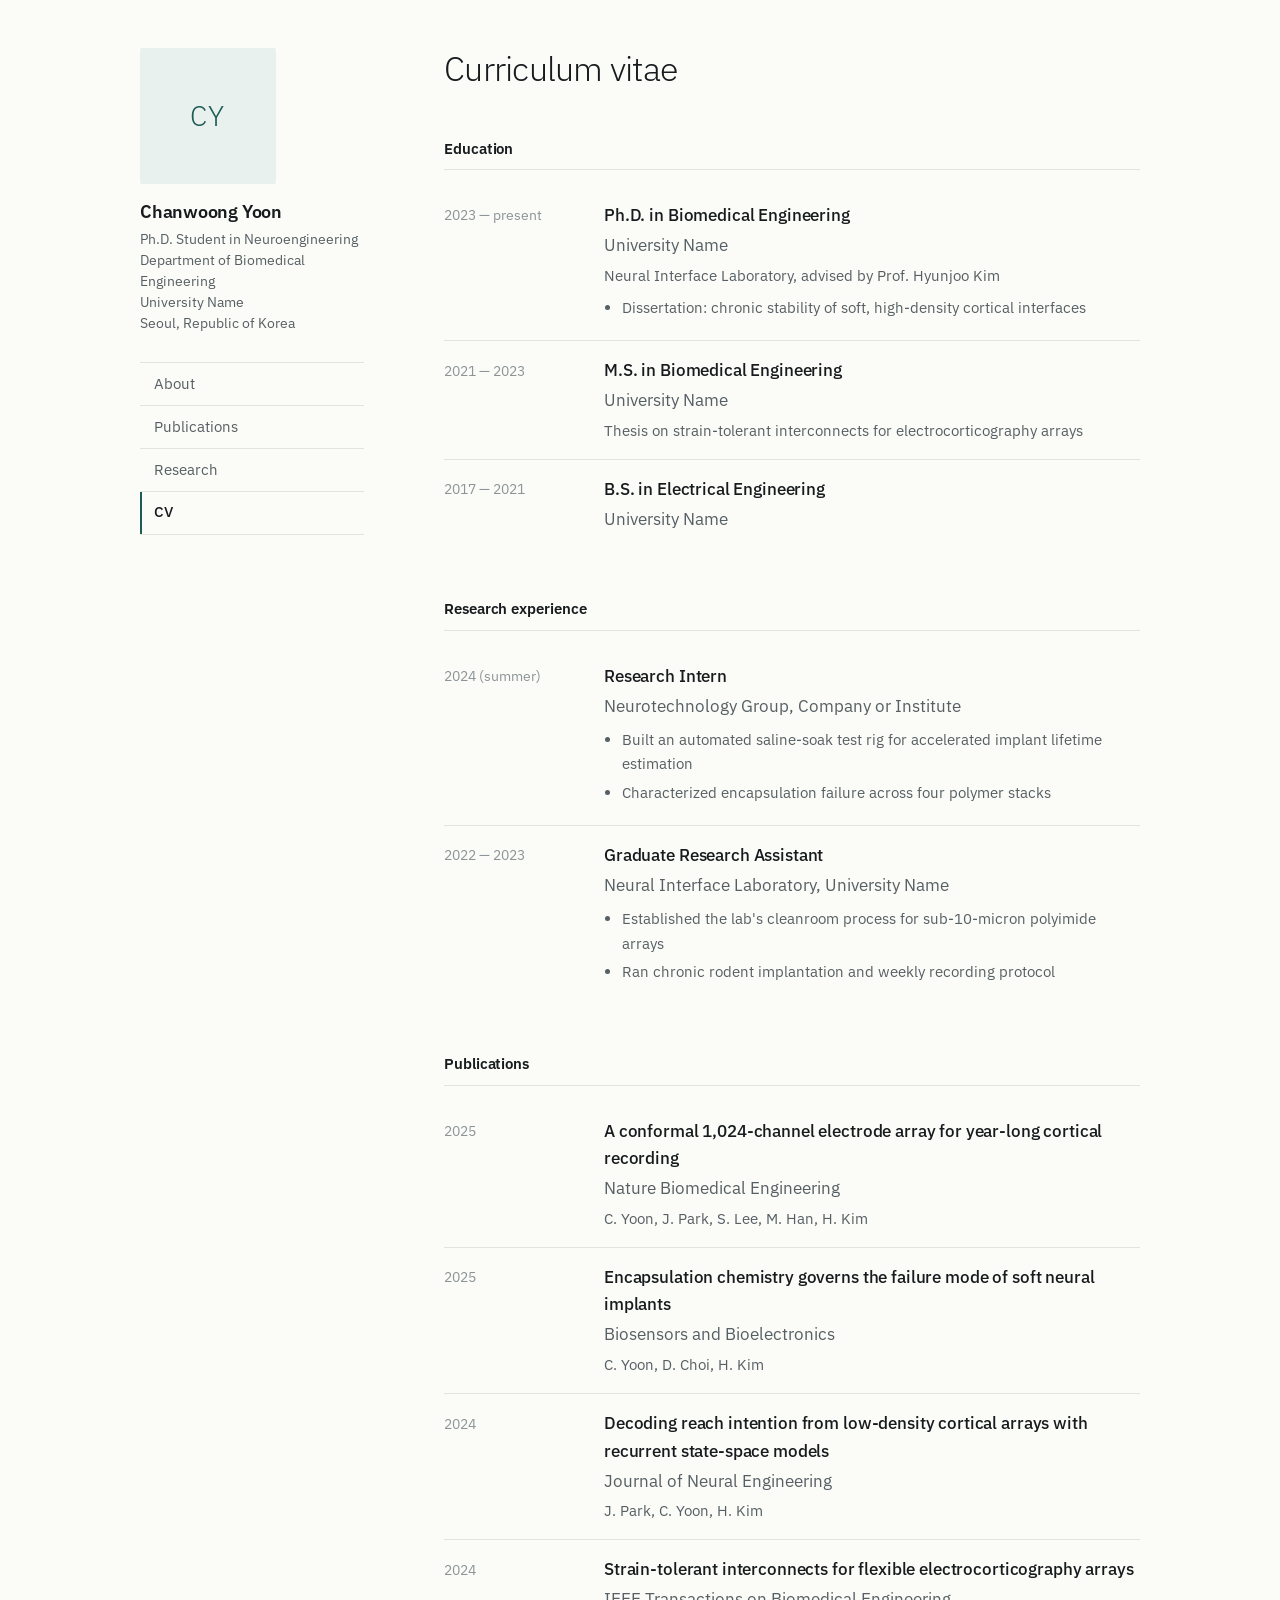
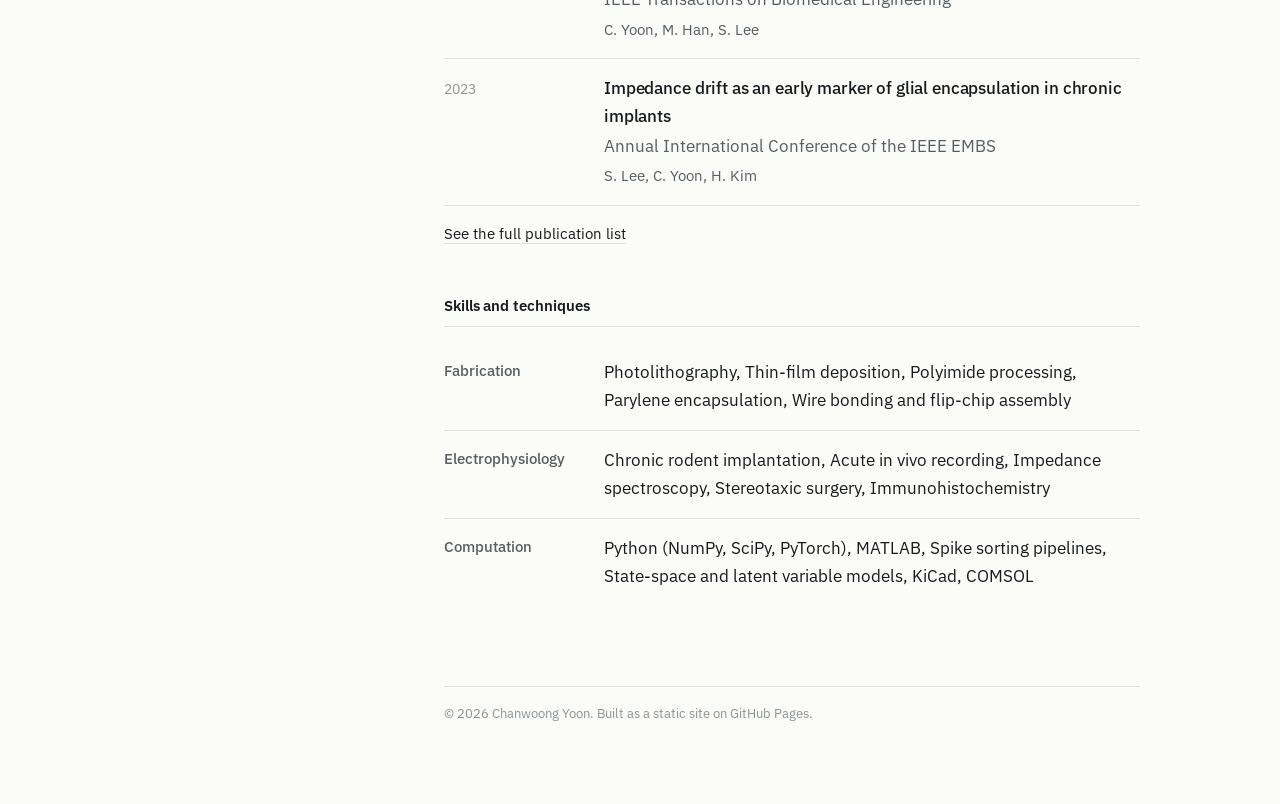
==== cv.html @ 0657a68b "first update, need to modify details" ====
<!DOCTYPE html>
<html lang="en">
<head>
<meta charset="utf-8">
<meta name="viewport" content="width=device-width, initial-scale=1">
<title>CV — Chanwoong Yoon</title>
<meta name="description" content="Curriculum vitae of Chanwoong Yoon: education, research experience, publications, and technical skills.">
<link rel="preconnect" href="https://fonts.googleapis.com">
<link rel="preconnect" href="https://fonts.gstatic.com" crossorigin>
<link href="https://fonts.googleapis.com/css2?family=IBM+Plex+Sans:ital,wght@0,300;0,400;0,500;0,600;1,400&display=swap" rel="stylesheet">
<link rel="stylesheet" href="assets/css/style.css">
</head>
<body data-page="cv.html">

<a class="skip" href="#main">Skip to content</a>

<div class="shell">
  <aside class="rail" id="rail"></aside>

  <main class="main" id="main">
    <h1 class="page-title">Curriculum vitae</h1>
    <p class="cv-actions" id="cv-actions"></p>

    <section class="section">
      <h2>Education</h2>
      <div id="cv-education"></div>
    </section>

    <section class="section">
      <h2>Research experience</h2>
      <div id="cv-experience"></div>
    </section>

    <section class="section">
      <h2>Publications</h2>
      <div id="cv-publications"></div>
    </section>

    <section class="section">
      <h2>Skills and techniques</h2>
      <div id="cv-skills"></div>
    </section>

    <footer class="foot" id="foot"></footer>
  </main>
</div>

<script src="data/profile.js"></script>
<script src="data/publications.js"></script>
<script src="data/cv.js"></script>
<script src="assets/js/site.js"></script>
</body>
</html>
---- assets/css/style.css ----
/* ==================================================================
   Chanwoong Yoon — personal site
   Single typeface (IBM Plex Sans), off-white paper, one deep teal
   accent. Left rail for identity and navigation; narrow measure for
   reading. All spacing derives from the --step scale below.
   ================================================================== */

:root {
  --paper:        #FBFBF8;
  --paper-sunk:   #F3F4EF;
  --ink:          #171B1D;
  --ink-soft:     #565F63;
  --ink-faint:    #8C9497;
  --rule:         #E3E4DD;
  --signal:       #1D5B54;
  --signal-tint:  #E9F1EF;

  --measure: 63ch;

  --step-1: 0.5rem;
  --step-2: 1rem;
  --step-3: 1.75rem;
  --step-4: 3rem;
  --step-5: 5rem;

  --sans: "IBM Plex Sans", ui-sans-serif, system-ui, -apple-system,
          "Segoe UI", "Apple SD Gothic Neo", "Noto Sans KR", sans-serif;
}

*, *::before, *::after { box-sizing: border-box; }

html { -webkit-text-size-adjust: 100%; }

body {
  margin: 0;
  background: var(--paper);
  color: var(--ink);
  font-family: var(--sans);
  font-size: 1.0625rem;
  line-height: 1.62;
  font-weight: 400;
  -webkit-font-smoothing: antialiased;
  font-feature-settings: "kern" 1;
}

p { margin: 0 0 var(--step-2); max-width: var(--measure); }
p:last-child { margin-bottom: 0; }

a {
  color: inherit;
  text-decoration: none;
  border-bottom: 1px solid var(--rule);
  transition: border-color .15s ease, color .15s ease;
}
a:hover { color: var(--signal); border-bottom-color: var(--signal); }
a:focus-visible {
  outline: 2px solid var(--signal);
  outline-offset: 3px;
  border-radius: 2px;
}

img { max-width: 100%; display: block; }

/* ---------- skip link ---------------------------------------- */

.skip {
  position: absolute;
  left: -9999px;
  top: var(--step-2);
  background: var(--ink);
  color: var(--paper);
  padding: .5rem .9rem;
  border: 0;
  border-radius: 3px;
  z-index: 10;
}
.skip:focus { left: var(--step-2); }

/* ---------- shell -------------------------------------------- */

.shell {
  display: grid;
  grid-template-columns: 14rem minmax(0, 1fr);
  gap: var(--step-5);
  max-width: 66rem;
  margin: 0 auto;
  padding: var(--step-4) var(--step-3) var(--step-5);
}

.rail {
  position: sticky;
  top: var(--step-4);
  align-self: start;
}

.main { min-width: 0; }

/* ---------- identity ----------------------------------------- */

.portrait-frame {
  position: relative;
  width: 8.5rem;
  height: 8.5rem;
  margin-bottom: var(--step-2);
  background: var(--signal-tint);
  border-radius: 2px;
  overflow: hidden;
  display: grid;
  place-items: center;
}
.portrait-frame span {
  font-size: 1.75rem;
  font-weight: 300;
  letter-spacing: .06em;
  color: var(--signal);
}
.portrait-frame img {
  position: absolute;
  inset: 0;
  width: 100%;
  height: 100%;
  object-fit: cover;
}

.rail-name {
  font-size: 1.125rem;
  font-weight: 600;
  letter-spacing: -0.012em;
  line-height: 1.3;
  margin: 0 0 .35rem;
}

.rail-meta {
  font-size: .875rem;
  line-height: 1.5;
  color: var(--ink-soft);
  margin: 0;
}
.rail-meta span { display: block; }

/* ---------- navigation --------------------------------------- */

.nav {
  margin: var(--step-3) 0 var(--step-3);
  border-top: 1px solid var(--rule);
}
.nav ul { list-style: none; margin: 0; padding: 0; }
.nav li { border-bottom: 1px solid var(--rule); }
.nav a {
  display: block;
  padding: .55rem 0 .55rem .75rem;
  border: 0;
  border-left: 2px solid transparent;
  font-size: .9375rem;
  color: var(--ink-soft);
}
.nav a:hover { color: var(--signal); }
.nav a[aria-current="page"] {
  color: var(--ink);
  font-weight: 500;
  border-left-color: var(--signal);
}

.rail-links {
  list-style: none;
  margin: 0;
  padding: 0;
  font-size: .875rem;
}
.rail-links li { margin-bottom: .35rem; }
.rail-links a { border-bottom-color: transparent; color: var(--ink-soft); }
.rail-links a:hover { border-bottom-color: var(--signal); }

/* ---------- hero --------------------------------------------- */

.hero { margin-bottom: var(--step-4); }

.hero h1 {
  font-size: clamp(1.85rem, 4vw, 2.75rem);
  font-weight: 300;
  line-height: 1.16;
  letter-spacing: -0.025em;
  margin: 0;
  max-width: 22ch;
}

.trace {
  width: 100%;
  height: 72px;
  margin: var(--step-3) 0 0;
  display: block;
  overflow: visible;
}
.trace path {
  fill: none;
  stroke: var(--signal);
  stroke-width: 1.4;
  stroke-linecap: round;
  stroke-linejoin: round;
  opacity: .85;
}
@media (prefers-reduced-motion: no-preference) {
  .trace path {
    stroke-dasharray: 2400;
    stroke-dashoffset: 2400;
    animation: trace-in 2.4s cubic-bezier(.22,.61,.36,1) .2s forwards;
  }
}
@keyframes trace-in { to { stroke-dashoffset: 0; } }

/* ---------- sections ----------------------------------------- */

.section { margin-top: var(--step-4); }
.section:first-child { margin-top: 0; }

.section > h2 {
  font-size: .9375rem;
  font-weight: 600;
  letter-spacing: -0.005em;
  margin: 0 0 var(--step-2);
  padding-bottom: .5rem;
  border-bottom: 1px solid var(--rule);
}

.page-title {
  font-size: clamp(1.6rem, 3.2vw, 2.125rem);
  font-weight: 300;
  letter-spacing: -0.022em;
  line-height: 1.2;
  margin: 0 0 var(--step-2);
}

.page-lede {
  color: var(--ink-soft);
  max-width: var(--measure);
  margin: 0 0 var(--step-4);
}

/* ---------- plain lists -------------------------------------- */

.plain-list { list-style: none; margin: 0; padding: 0; max-width: var(--measure); }
.plain-list li {
  padding: .4rem 0 .4rem .95rem;
  position: relative;
  color: var(--ink-soft);
}
.plain-list li::before {
  content: "";
  position: absolute;
  left: 0;
  top: 1.05em;
  width: .35rem;
  height: 1px;
  background: var(--signal);
}

/* ---------- publications ------------------------------------- */

.pub-year {
  font-size: .875rem;
  font-weight: 500;
  color: var(--ink-faint);
  font-variant-numeric: tabular-nums;
  margin: var(--step-3) 0 0;
  padding-bottom: .4rem;
  border-bottom: 1px solid var(--rule);
}
.pub-year:first-of-type { margin-top: 0; }

.pub {
  padding: var(--step-2) 0;
  border-bottom: 1px solid var(--rule);
}
.pub-title {
  font-size: 1.0625rem;
  font-weight: 500;
  line-height: 1.4;
  letter-spacing: -0.008em;
  margin: 0 0 .3rem;
  max-width: var(--measure);
}
.pub-authors {
  font-size: .9375rem;
  color: var(--ink-soft);
  margin: 0 0 .2rem;
  max-width: var(--measure);
}
.pub-authors .me { font-weight: 600; color: var(--ink); }
.pub-venue {
  font-size: .9375rem;
  color: var(--ink-soft);
  margin: 0;
  max-width: var(--measure);
}
.pub-venue em { font-style: italic; }
.pub-note {
  color: var(--signal);
  font-size: .875rem;
}
.pub-links {
  display: flex;
  flex-wrap: wrap;
  gap: 1rem;
  margin-top: .6rem;
}
.pub-links a {
  font-size: .8125rem;
  font-weight: 500;
  color: var(--signal);
  border-bottom-color: var(--signal-tint);
  padding-bottom: 1px;
}
.pub-links a:hover { border-bottom-color: var(--signal); }

.selected-note {
  margin-top: var(--step-2);
  font-size: .9375rem;
}

/* ---------- research ----------------------------------------- */

.topic {
  padding-top: var(--step-4);
  margin-top: var(--step-4);
  border-top: 1px solid var(--rule);
}
.topic:first-of-type { margin-top: 0; padding-top: 0; border-top: 0; }

.topic h2 {
  font-size: 1.3125rem;
  font-weight: 500;
  letter-spacing: -0.015em;
  line-height: 1.3;
  margin: 0 0 .6rem;
  max-width: 26ch;
}
.topic-lede {
  font-size: 1.1875rem;
  font-weight: 300;
  line-height: 1.45;
  color: var(--ink);
  margin-bottom: var(--step-2);
  max-width: 48ch;
}

.figure { margin: var(--step-3) 0 0; }
.figure img { border-radius: 2px; background: var(--paper-sunk); }
.figure figcaption {
  font-size: .8125rem;
  color: var(--ink-faint);
  margin-top: .5rem;
  max-width: 55ch;
}

.tags {
  display: flex;
  flex-wrap: wrap;
  gap: .4rem .5rem;
  list-style: none;
  margin: var(--step-2) 0 0;
  padding: 0;
}
.tags li {
  font-size: .8125rem;
  color: var(--ink-soft);
  background: var(--paper-sunk);
  padding: .18rem .55rem;
  border-radius: 2px;
}

/* ---------- CV ----------------------------------------------- */

.entry {
  display: grid;
  grid-template-columns: 9rem minmax(0, 1fr);
  gap: var(--step-2);
  padding: var(--step-2) 0;
  border-bottom: 1px solid var(--rule);
}
.entry:last-child { border-bottom: 0; }

.entry-period {
  font-size: .875rem;
  color: var(--ink-faint);
  font-variant-numeric: tabular-nums;
  padding-top: .15rem;
}
.entry-title {
  font-size: 1.0625rem;
  font-weight: 500;
  letter-spacing: -0.008em;
  margin: 0 0 .15rem;
}
.entry-org { color: var(--ink-soft); margin: 0; }
.entry-detail {
  color: var(--ink-soft);
  font-size: .9375rem;
  margin: .25rem 0 0;
}
.entry ul {
  margin: .5rem 0 0;
  padding-left: 1.1rem;
  color: var(--ink-soft);
  font-size: .9375rem;
}
.entry li { margin-bottom: .25rem; }

.skill-group {
  display: grid;
  grid-template-columns: 9rem minmax(0, 1fr);
  gap: var(--step-2);
  padding: var(--step-2) 0;
  border-bottom: 1px solid var(--rule);
}
.skill-group:last-child { border-bottom: 0; }
.skill-group h3 {
  font-size: .9375rem;
  font-weight: 500;
  margin: 0;
  color: var(--ink-soft);
}
.skill-group p { margin: 0; color: var(--ink); }

.cv-actions { margin-bottom: var(--step-4); }
.cv-actions a {
  font-size: .9375rem;
  font-weight: 500;
  color: var(--signal);
  border-bottom-color: var(--signal-tint);
}
.cv-actions a:hover { border-bottom-color: var(--signal); }

/* ---------- footer ------------------------------------------- */

.foot {
  margin-top: var(--step-5);
  padding-top: var(--step-2);
  border-top: 1px solid var(--rule);
  font-size: .8125rem;
  color: var(--ink-faint);
}
.foot p { margin: 0; }

/* ---------- responsive --------------------------------------- */

@media (max-width: 62rem) {
  .shell {
    grid-template-columns: 1fr;
    gap: var(--step-4);
    padding: var(--step-3) var(--step-3) var(--step-4);
  }
  .rail {
    position: static;
    display: grid;
    grid-template-columns: 5.5rem minmax(0, 1fr);
    gap: var(--step-2) var(--step-2);
    align-items: center;
  }
  .portrait-frame {
    width: 5.5rem;
    height: 5.5rem;
    margin: 0;
    grid-row: span 2;
  }
  .portrait-frame span { font-size: 1.25rem; }
  .rail-identity { align-self: end; }
  .nav {
    grid-column: 1 / -1;
    margin: var(--step-1) 0 0;
    border-top: 1px solid var(--rule);
    border-bottom: 1px solid var(--rule);
  }
  .nav ul {
    display: flex;
    flex-wrap: wrap;
    gap: 0 1.25rem;
  }
  .nav li { border-bottom: 0; }
  .nav a {
    padding: .6rem 0;
    border-left: 0;
    border-bottom: 2px solid transparent;
  }
  .nav a[aria-current="page"] {
    border-left-color: transparent;
    border-bottom-color: var(--signal);
  }
  .rail-links {
    grid-column: 1 / -1;
    display: flex;
    flex-wrap: wrap;
    gap: 0 1rem;
  }
  .rail-links li { margin-bottom: 0; }
}

@media (max-width: 34rem) {
  body { font-size: 1rem; }
  .rail { grid-template-columns: 4.5rem minmax(0, 1fr); }
  .portrait-frame { width: 4.5rem; height: 4.5rem; }
  .entry, .skill-group { grid-template-columns: 1fr; gap: .35rem; }
  .entry-period { padding-top: 0; }
  .trace { height: 56px; }
}

/* ---------- print (CV page) ---------------------------------- */

@media print {
  .rail, .foot, .cv-actions, .trace { display: none; }
  .shell { display: block; padding: 0; max-width: none; }
  body { font-size: 10.5pt; color: #000; background: #fff; }
  a { border: 0; }
  .entry { break-inside: avoid; }
}
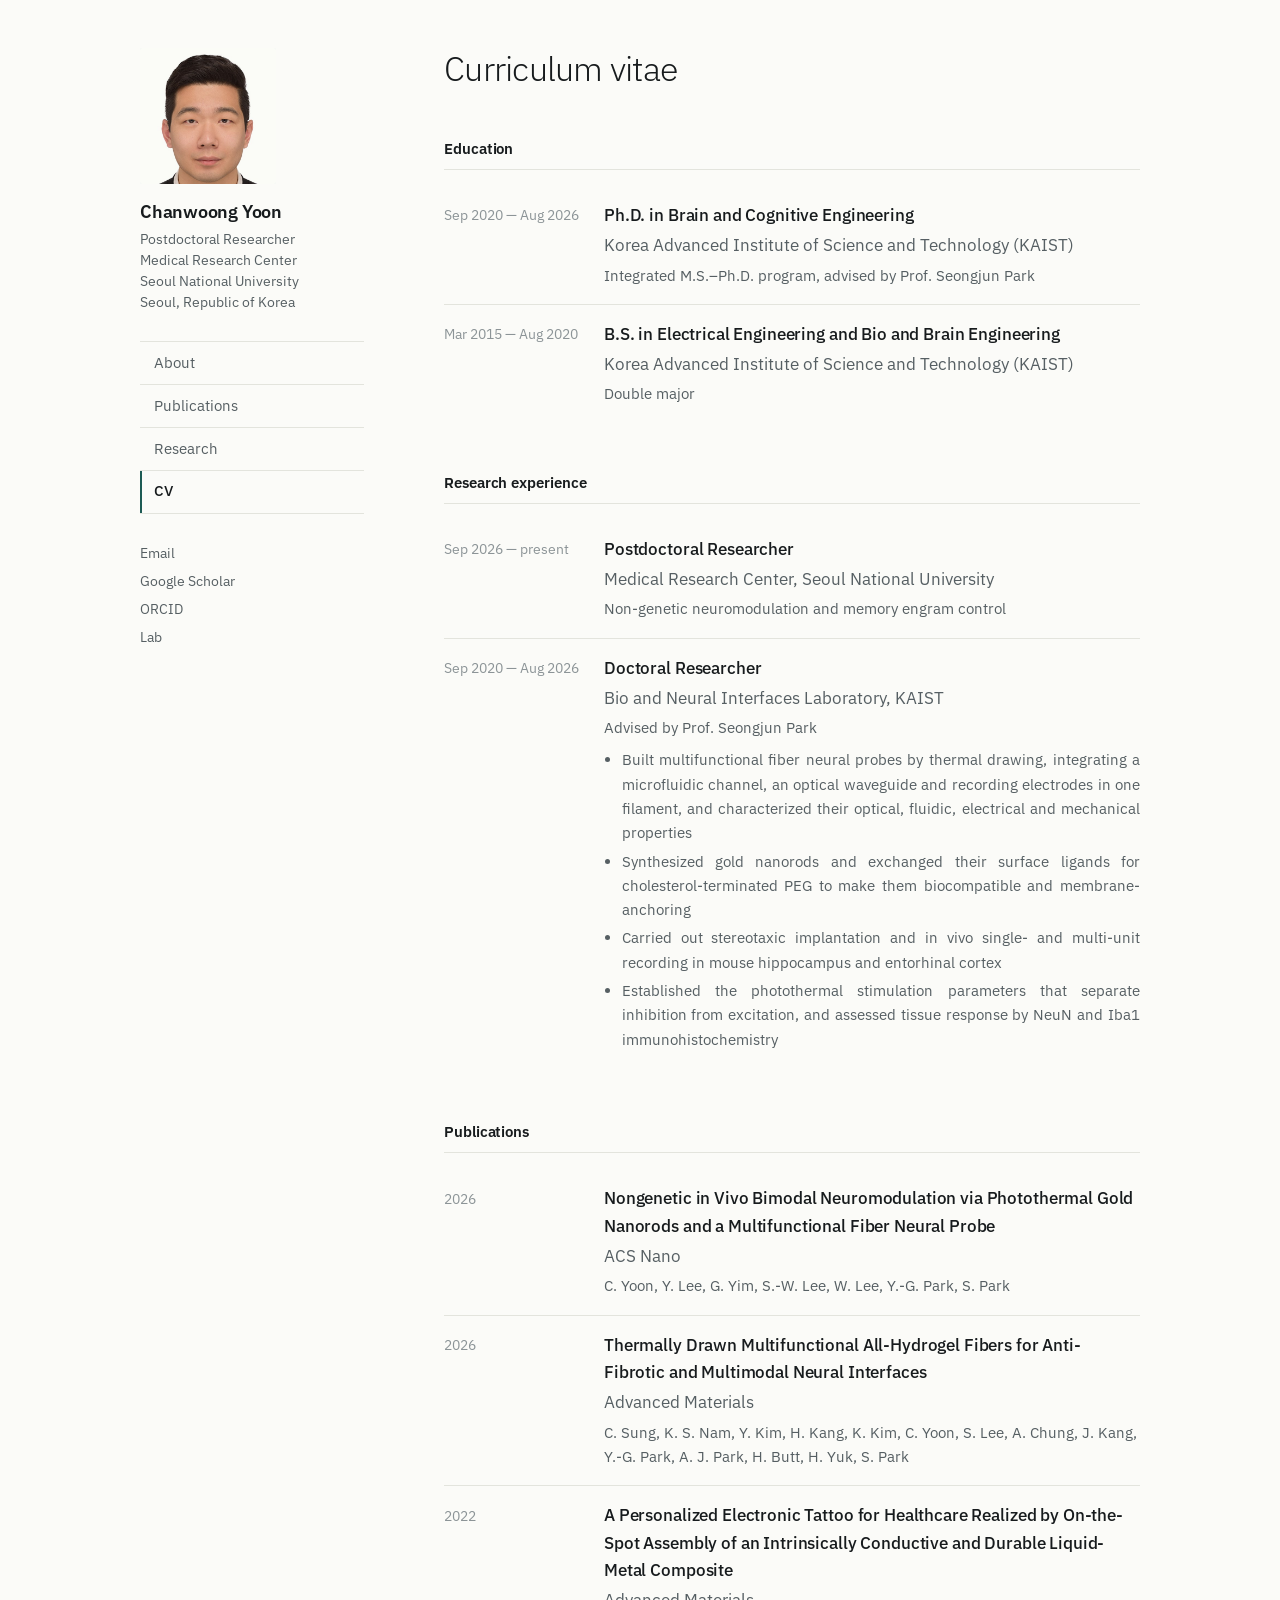
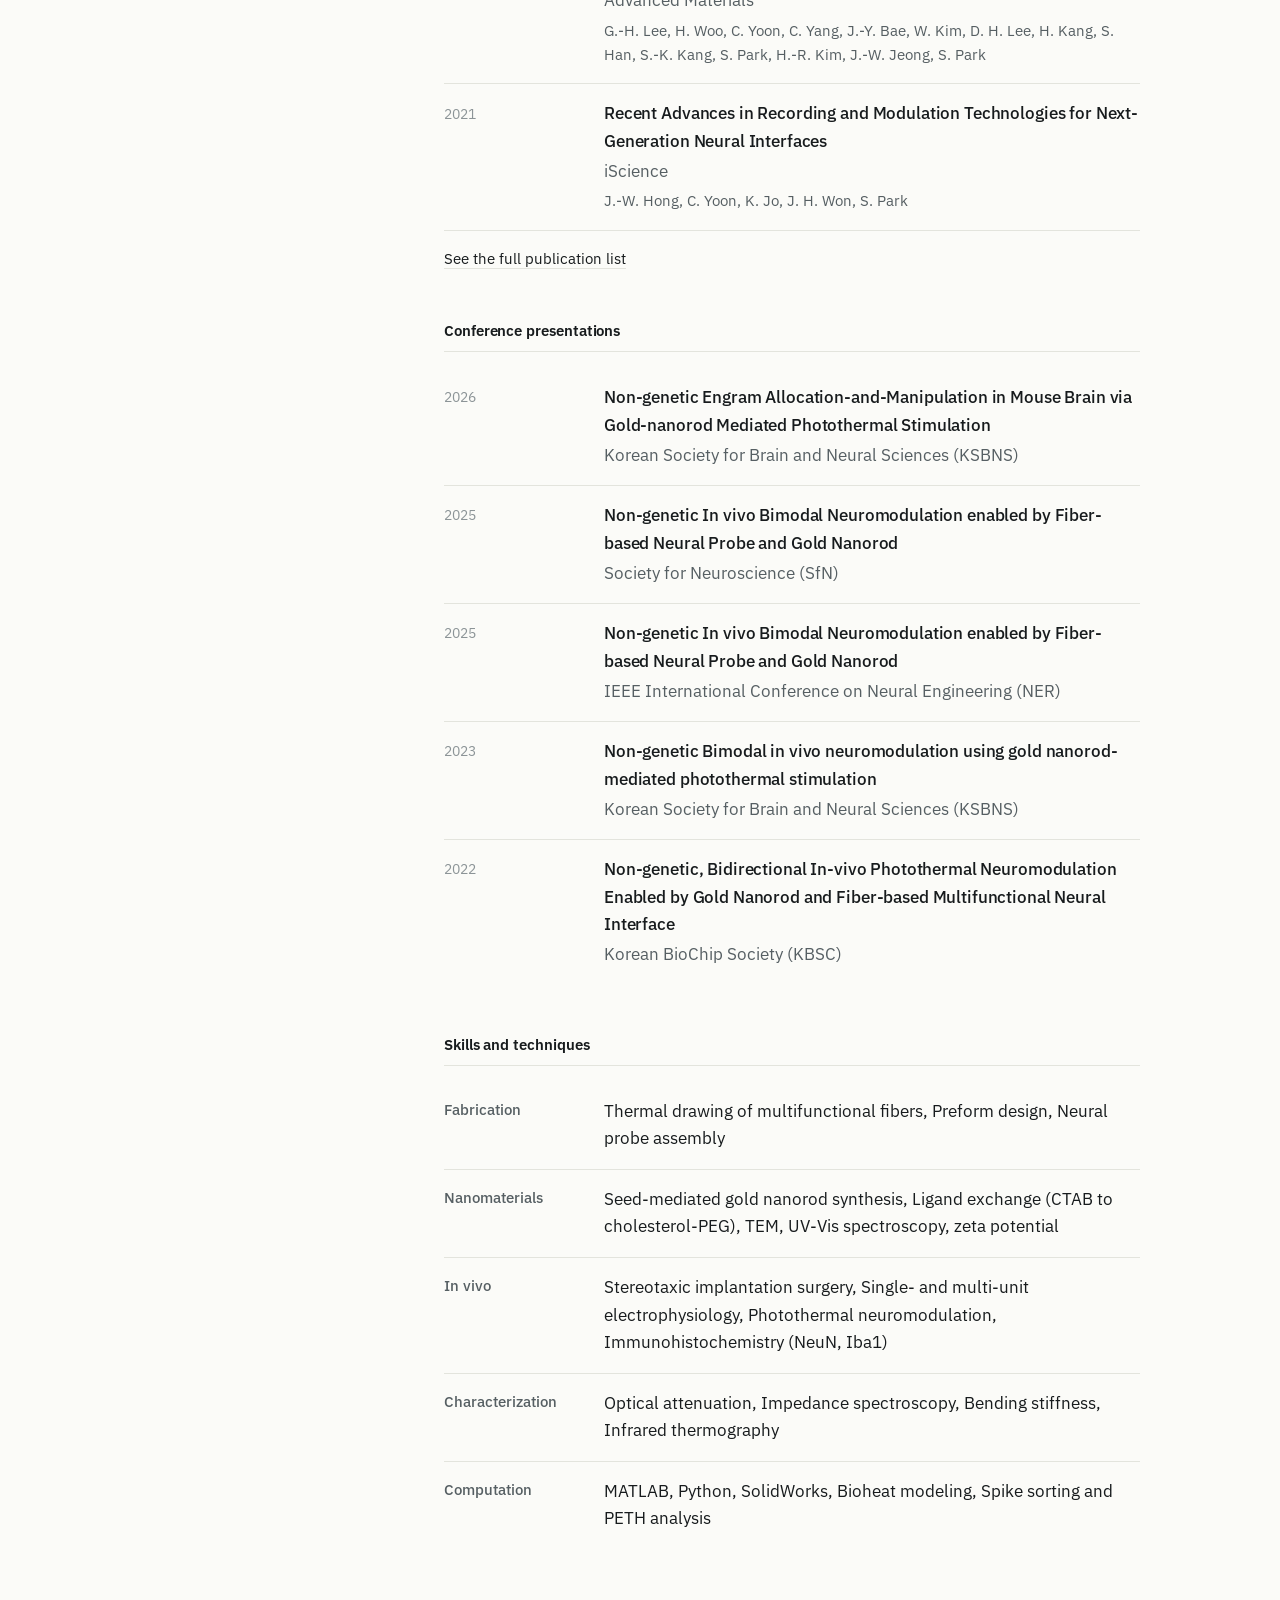
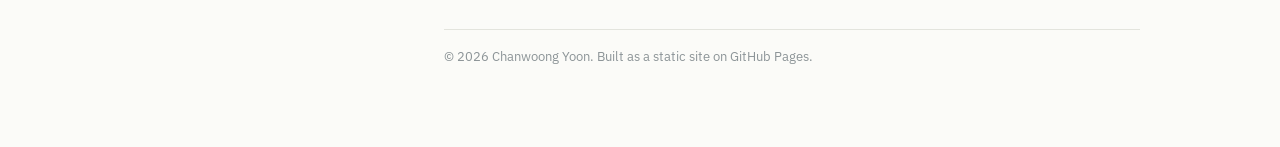
==== commit 1e0f1c3a: "Give the doctoral work its own entry, and list conference presentations The research experience sect" ====
--- a/cv.html
+++ b/cv.html
@@ -37,6 +37,11 @@
     </section>
 
     <section class="section">
+      <h2>Conference presentations</h2>
+      <div id="cv-presentations"></div>
+    </section>
+
+    <section class="section">
       <h2>Skills and techniques</h2>
       <div id="cv-skills"></div>
     </section>
--- a/assets/css/style.css
+++ b/assets/css/style.css
@@ -59,7 +59,7 @@
   border-radius: 2px;
 }
 
-img { max-width: 100%; display: block; }
+img { max-width: 100%; height: auto; display: block; }
 
 /* ---------- skip link ---------------------------------------- */
 
@@ -186,6 +186,7 @@
 
 .trace {
   width: 100%;
+  max-width: var(--measure);
   height: 72px;
   margin: var(--step-3) 0 0;
   display: block;
@@ -207,6 +208,19 @@
   }
 }
 @keyframes trace-in { to { stroke-dashoffset: 0; } }
+
+/* 본문 산문은 양쪽 정렬.
+   전문 용어가 길어 단어 사이가 벌어지기 쉬우므로 자동 하이픈을 함께 켠다.
+   (html lang="en" 이 있어야 하이픈이 동작합니다)
+   저자명·학술지명·기간 같은 서지 정보는 산문이 아니므로 제외한다. */
+#intro p,
+.page-lede,
+.topic p,
+.entry li {
+  text-align: justify;
+  -webkit-hyphens: auto;
+  hyphens: auto;
+}
 
 /* ---------- sections ----------------------------------------- */
 
@@ -343,7 +357,19 @@
   max-width: 48ch;
 }
 
-.figure { margin: var(--step-3) 0 0; }
+/* 그림도 본문과 같은 단 폭(63ch)에 맞춘다. 그러지 않으면 섹션 폭을 다 써서
+   문단보다 넓어지고 왼쪽 정렬만 같고 오른쪽 끝이 어긋난다. */
+.figure { margin: var(--step-3) 0; max-width: var(--measure); }
+
+/* Research 그림은 각 절의 abstract 역할이라, 정사각 원본이 그대로 들어가면
+   절 하나가 한 화면을 다 차지한다. 표시 높이만 제한하고 가운데를 보여준다.
+   원본 파일은 손대지 않는다. 홈의 16:9 그림은 이미 이보다 낮아 영향 없음. */
+.topic .figure img {
+  width: 100%;
+  max-height: 440px;
+  object-fit: cover;
+  object-position: center;
+}
 .figure img { border-radius: 2px; background: var(--paper-sunk); }
 .figure figcaption {
   font-size: .8125rem;
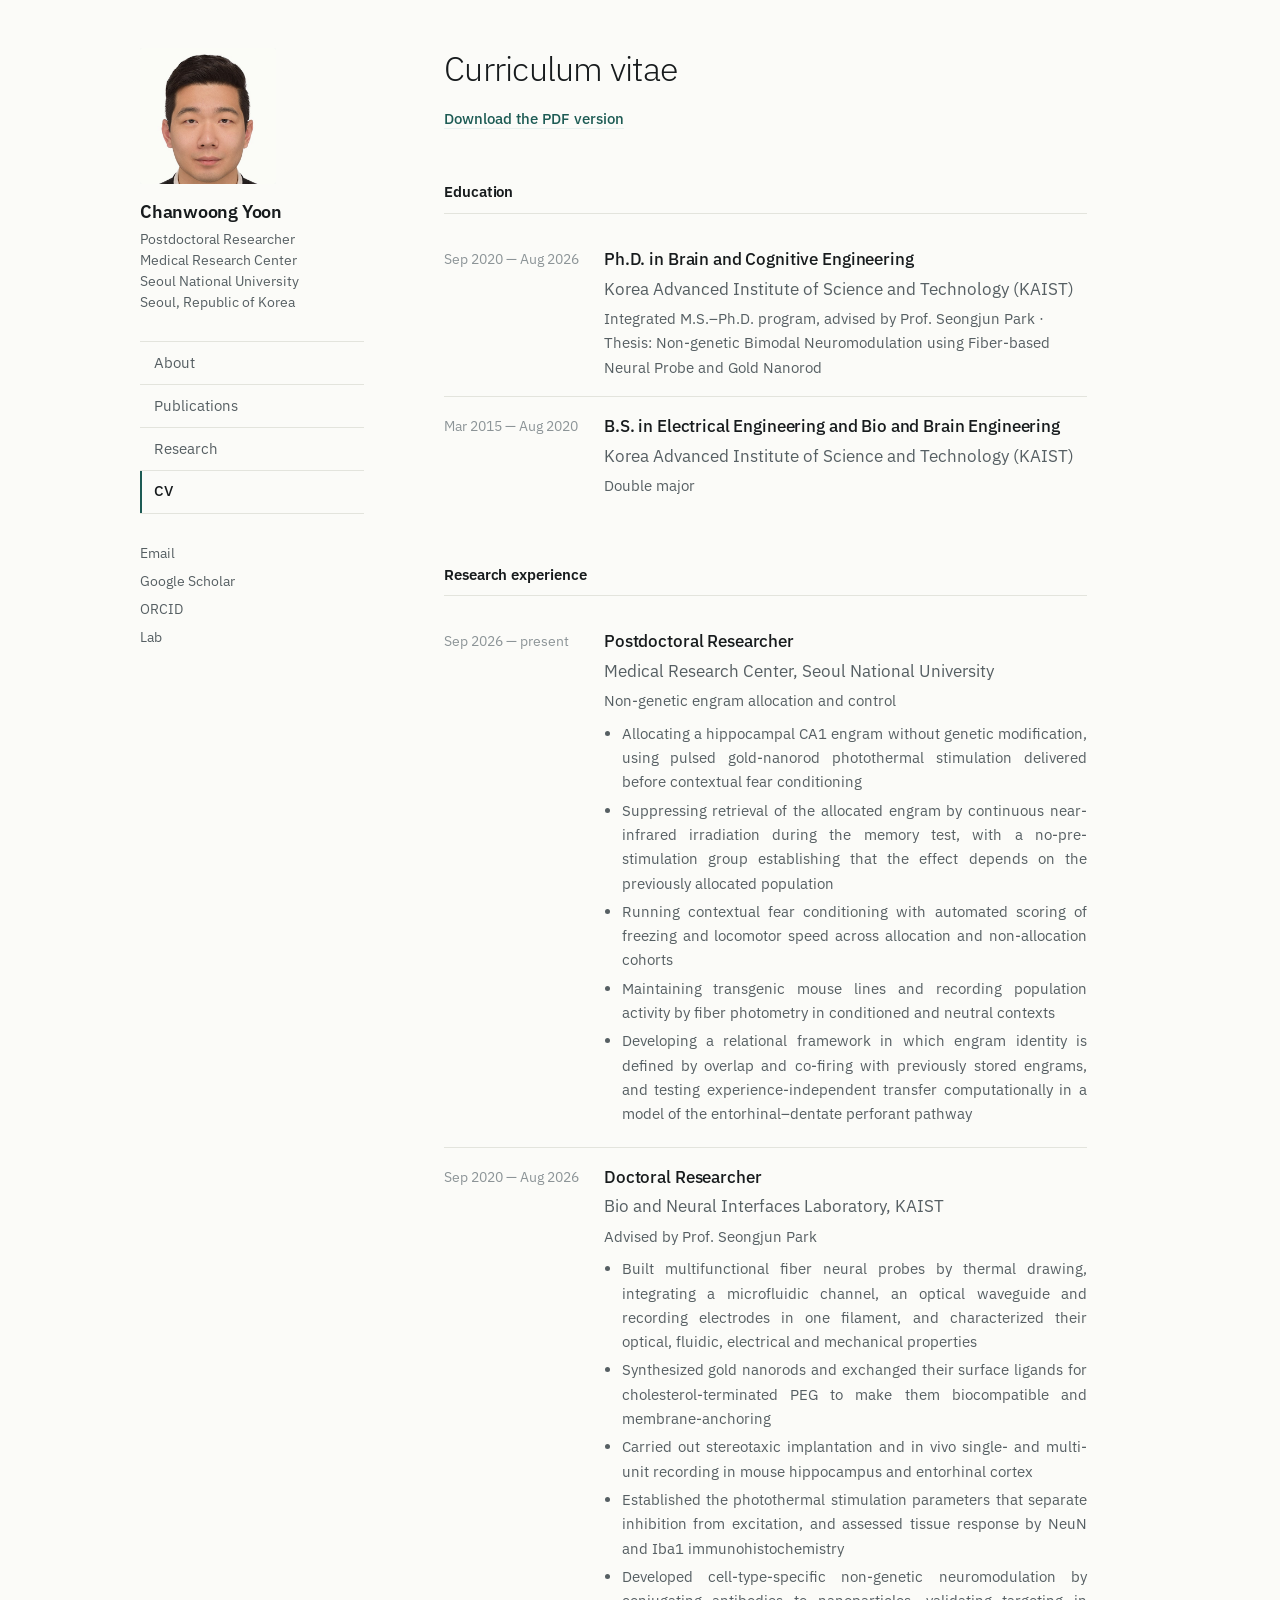
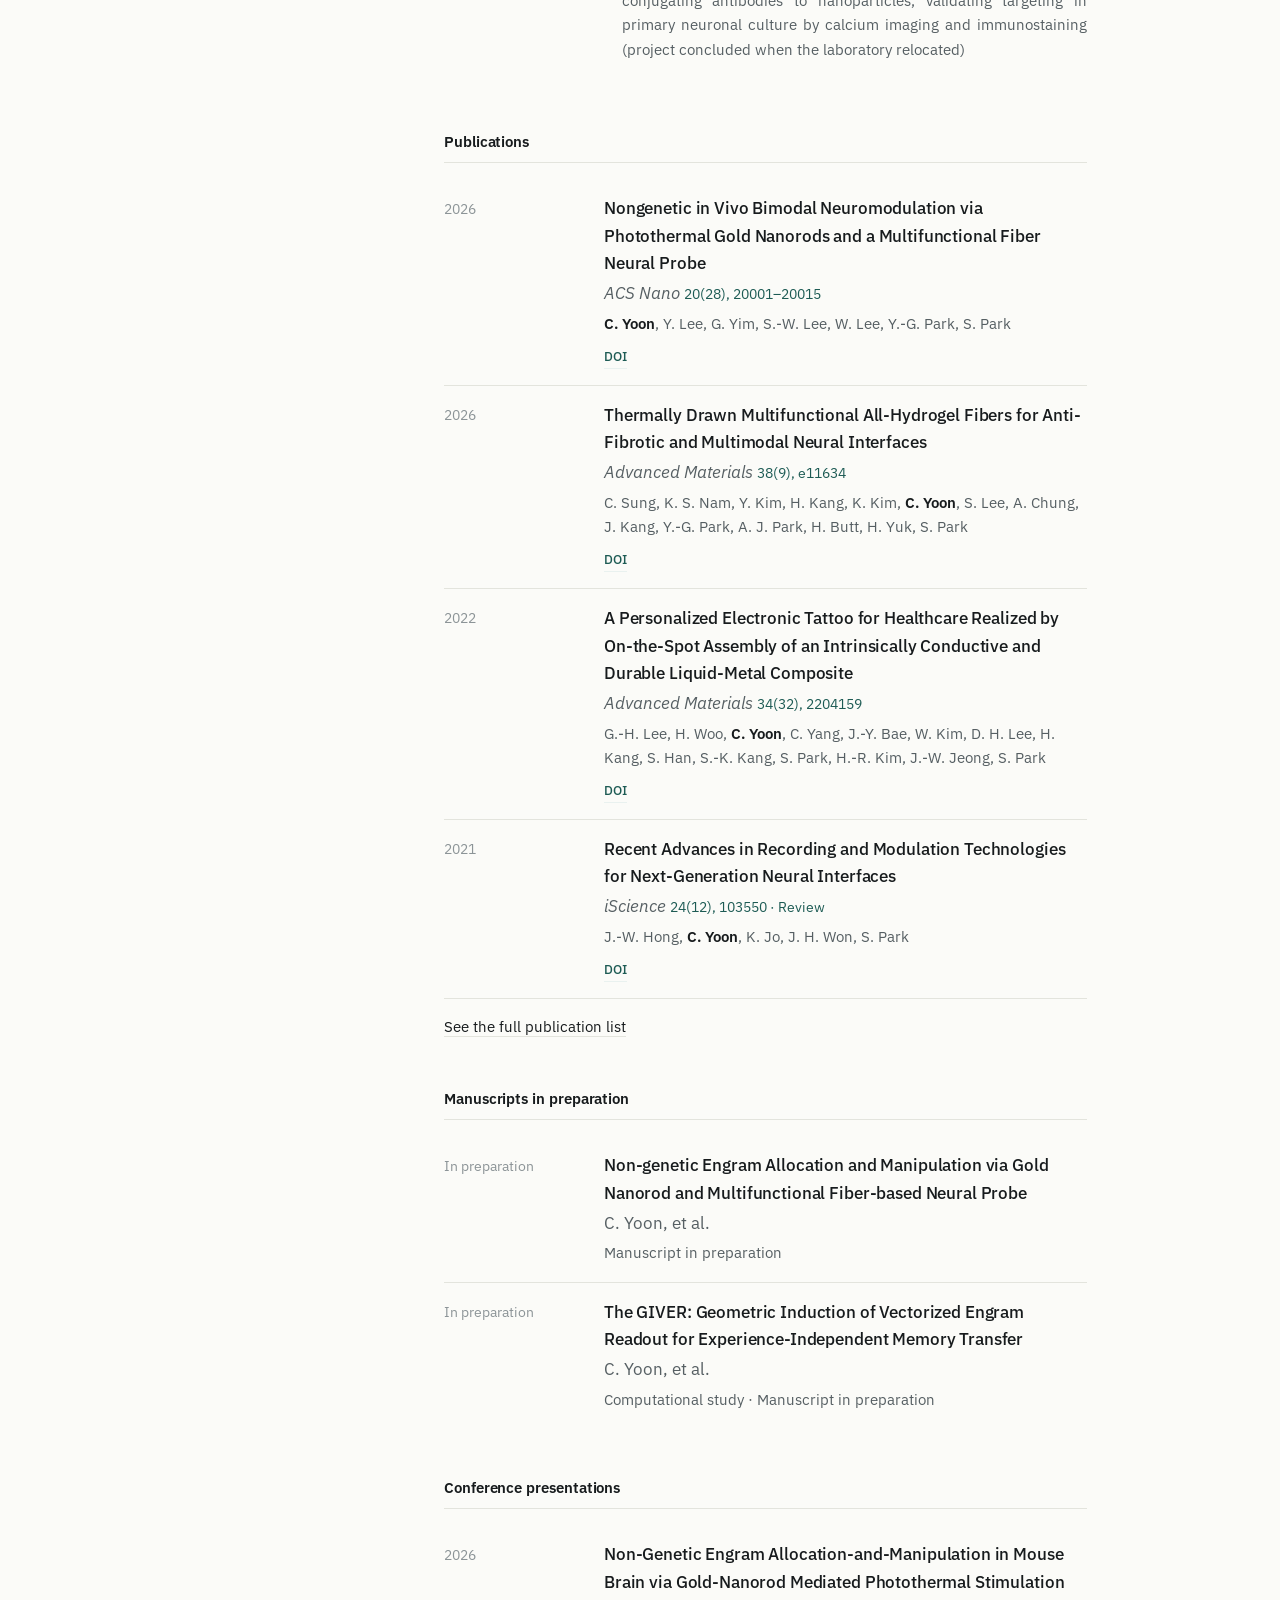
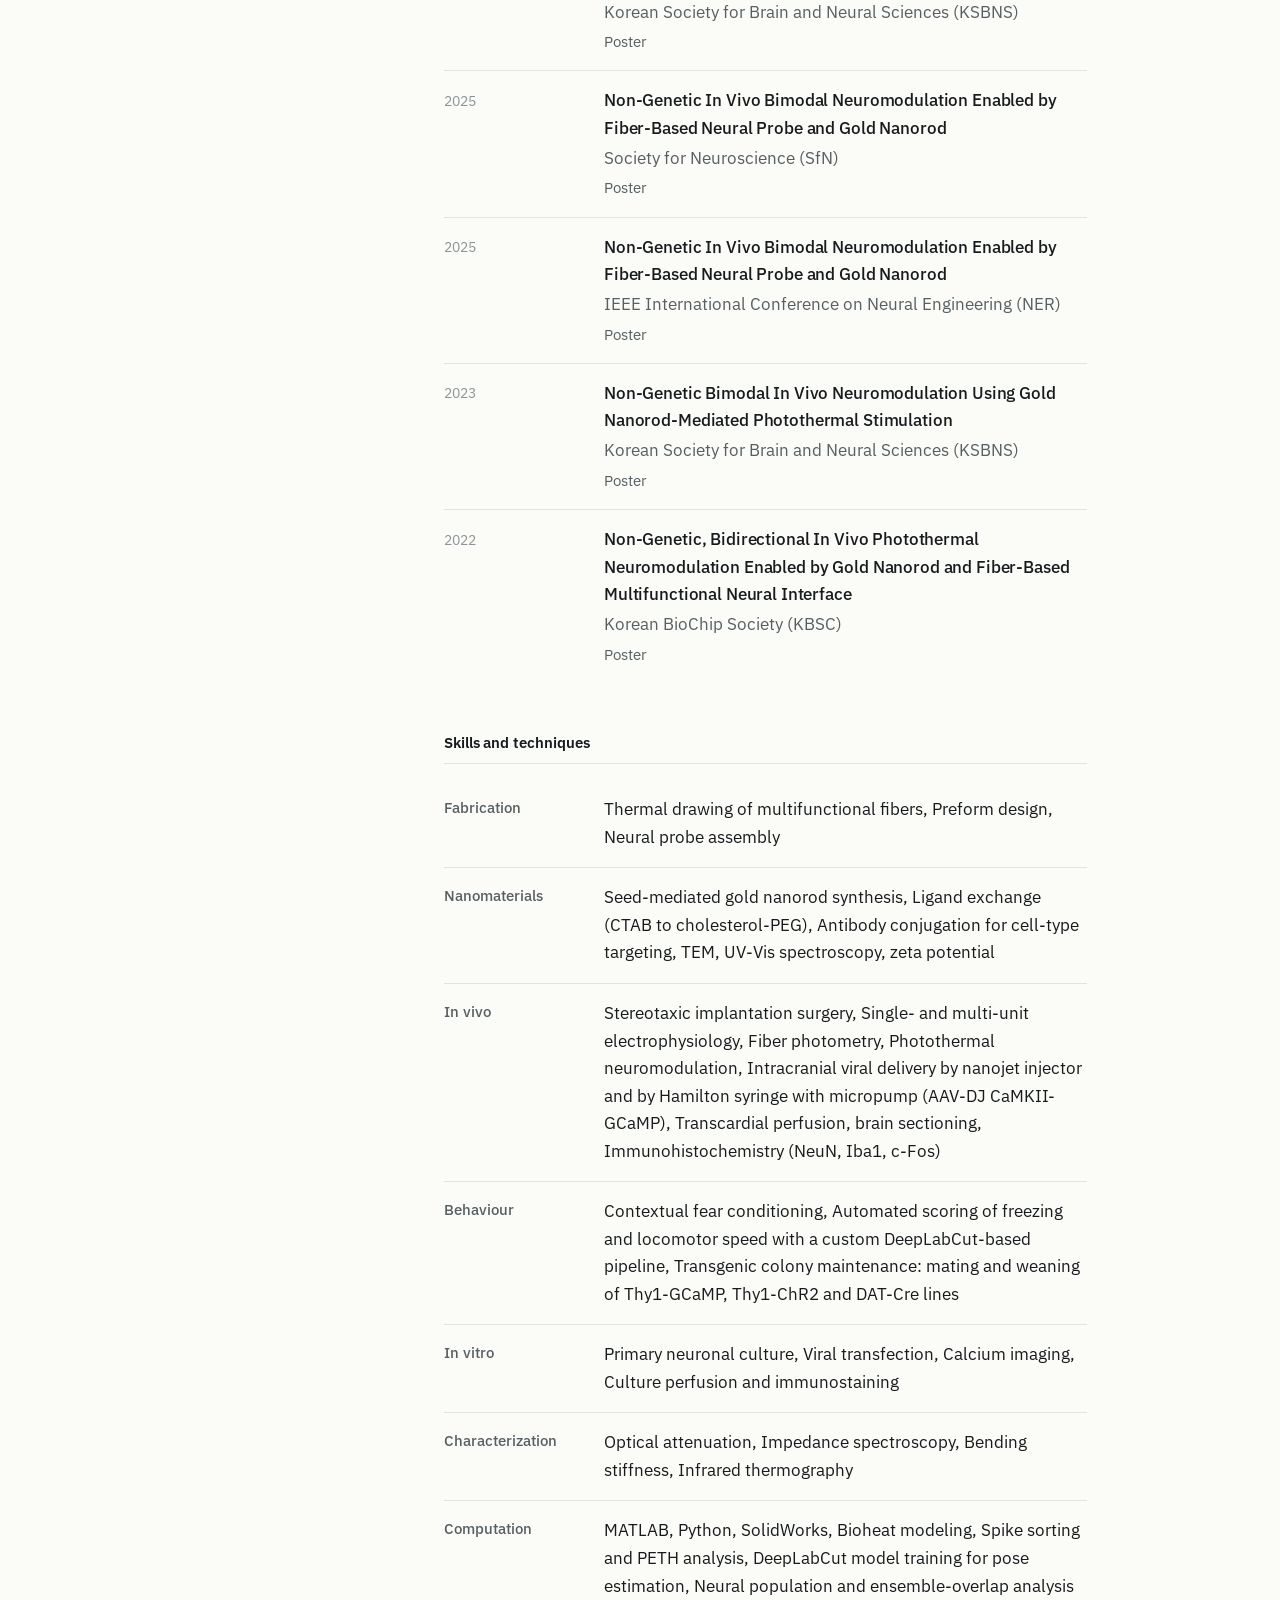
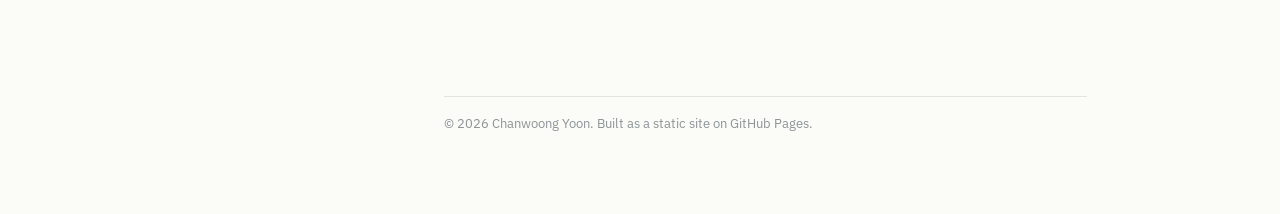
==== commit 12b902e9: "Show the in-preparation manuscripts and cite publications the same way everywhere site.js had been r" ====
--- a/cv.html
+++ b/cv.html
@@ -37,6 +37,11 @@
     </section>
 
     <section class="section">
+      <h2>Manuscripts in preparation</h2>
+      <div id="cv-inprep"></div>
+    </section>
+
+    <section class="section">
       <h2>Conference presentations</h2>
       <div id="cv-presentations"></div>
     </section>
--- a/assets/css/style.css
+++ b/assets/css/style.css
@@ -16,6 +16,9 @@
   --signal-tint:  #E9F1EF;
 
   --measure: 63ch;
+  /* 본문 문단(--measure, 17px 기준)이 실제로 차지하는 폭. ch 는 요소마다
+     글꼴 크기가 달라 값이 흔들리므로, 가로 구분선은 이 고정값에 맞춘다. */
+  --column: 40.1875rem;
 
   --step-1: 0.5rem;
   --step-2: 1rem;
@@ -234,6 +237,7 @@
   margin: 0 0 var(--step-2);
   padding-bottom: .5rem;
   border-bottom: 1px solid var(--rule);
+  max-width: var(--column);
 }
 
 .page-title {
@@ -278,12 +282,14 @@
   margin: var(--step-3) 0 0;
   padding-bottom: .4rem;
   border-bottom: 1px solid var(--rule);
+  max-width: var(--column);
 }
 .pub-year:first-of-type { margin-top: 0; }
 
 .pub {
   padding: var(--step-2) 0;
   border-bottom: 1px solid var(--rule);
+  max-width: var(--column);
 }
 .pub-title {
   font-size: 1.0625rem;
@@ -337,6 +343,7 @@
   padding-top: var(--step-4);
   margin-top: var(--step-4);
   border-top: 1px solid var(--rule);
+  max-width: var(--column);
 }
 .topic:first-of-type { margin-top: 0; padding-top: 0; border-top: 0; }
 
@@ -346,7 +353,9 @@
   letter-spacing: -0.015em;
   line-height: 1.3;
   margin: 0 0 .6rem;
-  max-width: 26ch;
+  /* 26ch 는 다섯 제목 중 넷을 두 줄로 접었다. 40ch 면 모두 한 줄에 들어가고,
+     가장 긴 제목도 60px 남아 대체 폰트에서 깨지지 않는다. */
+  max-width: 40ch;
 }
 .topic-lede {
   font-size: 1.1875rem;
@@ -402,6 +411,7 @@
   gap: var(--step-2);
   padding: var(--step-2) 0;
   border-bottom: 1px solid var(--rule);
+  max-width: var(--column);
 }
 .entry:last-child { border-bottom: 0; }
 
@@ -437,6 +447,7 @@
   gap: var(--step-2);
   padding: var(--step-2) 0;
   border-bottom: 1px solid var(--rule);
+  max-width: var(--column);
 }
 .skill-group:last-child { border-bottom: 0; }
 .skill-group h3 {
@@ -462,6 +473,7 @@
   margin-top: var(--step-5);
   padding-top: var(--step-2);
   border-top: 1px solid var(--rule);
+  max-width: var(--column);
   font-size: .8125rem;
   color: var(--ink-faint);
 }
